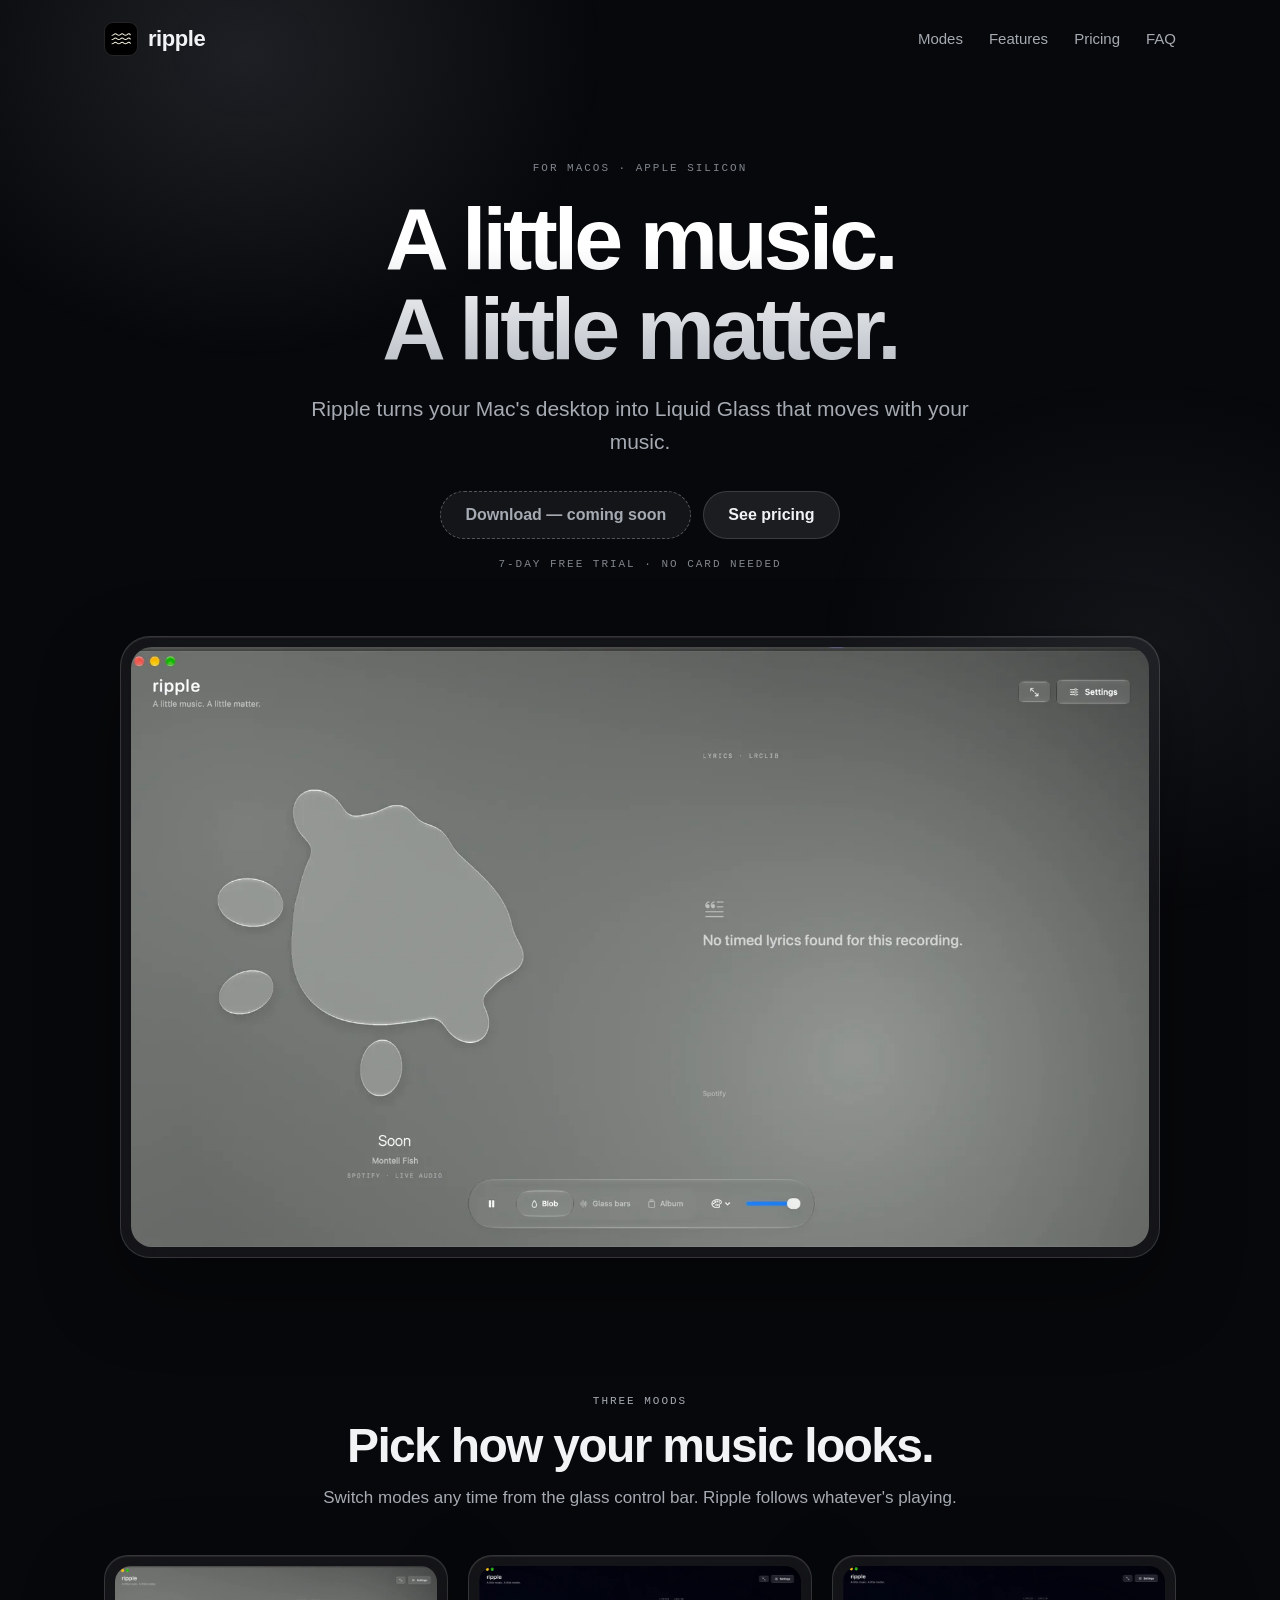
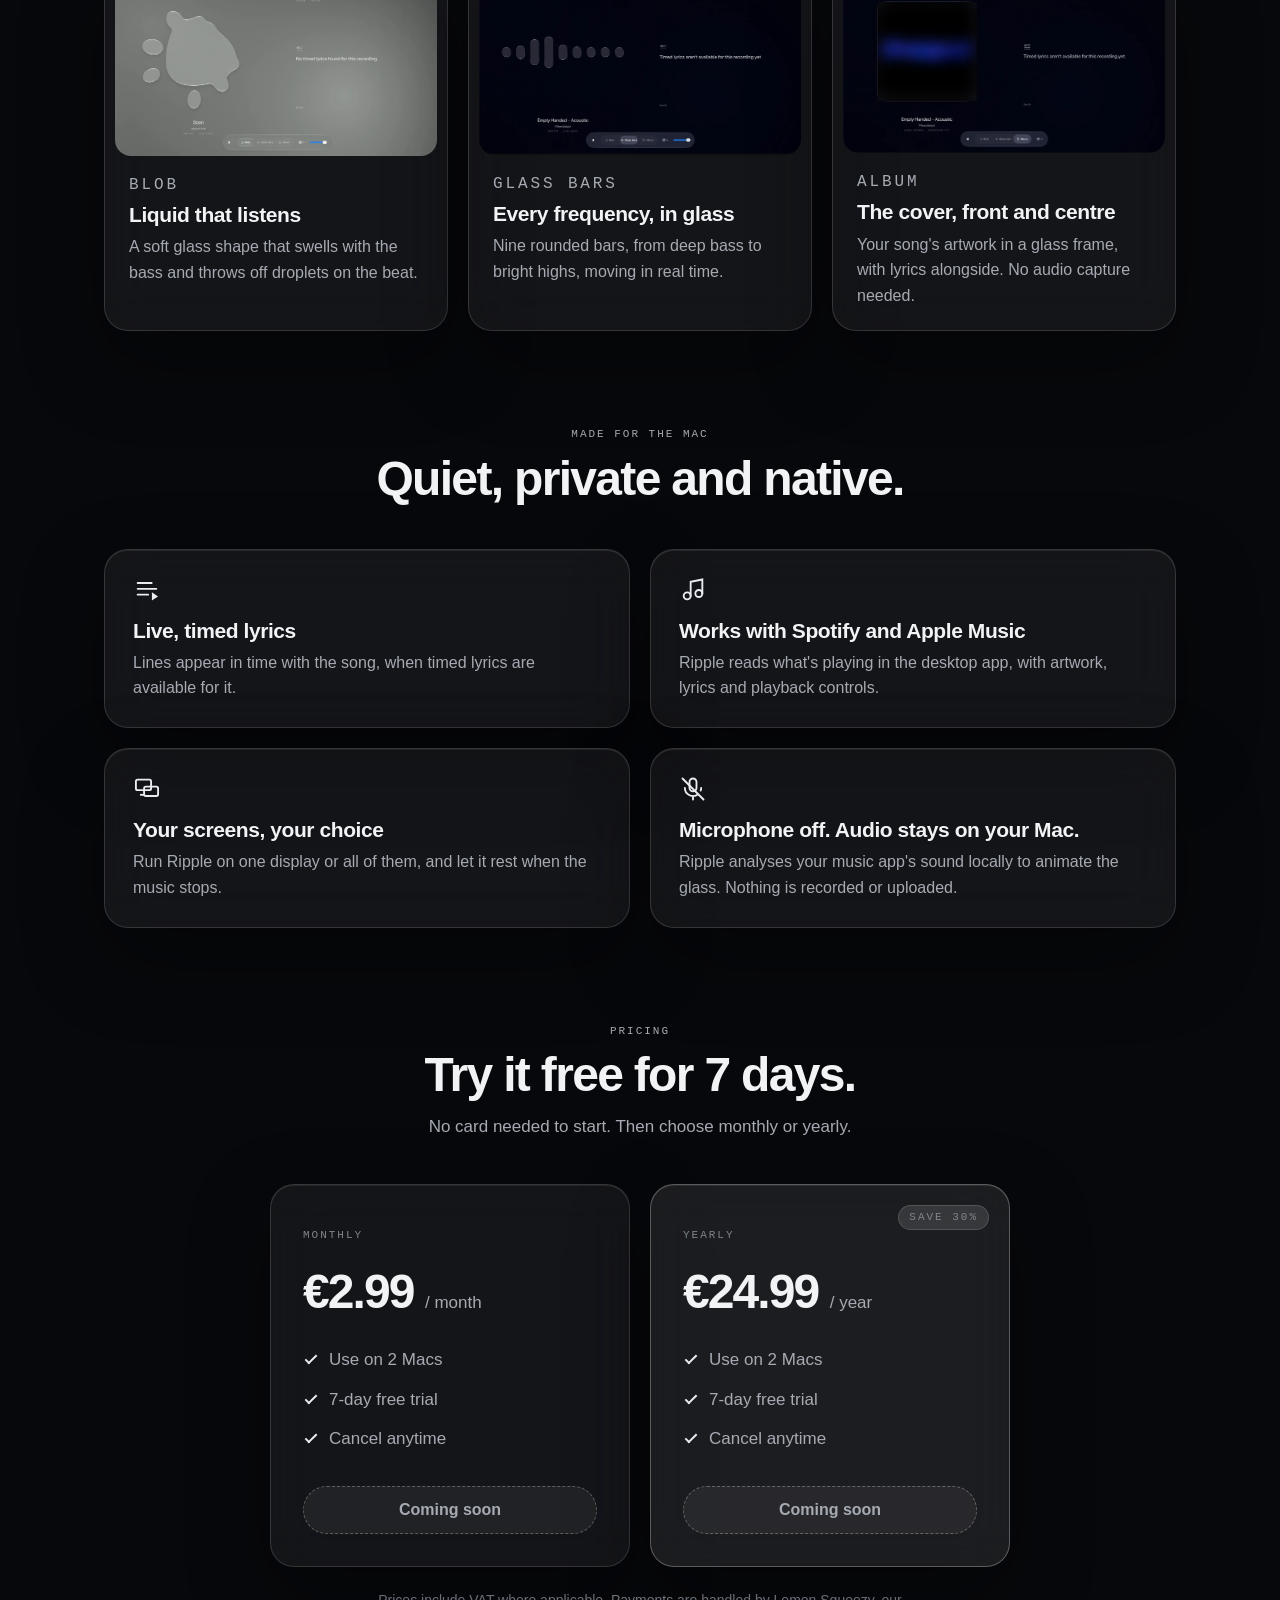
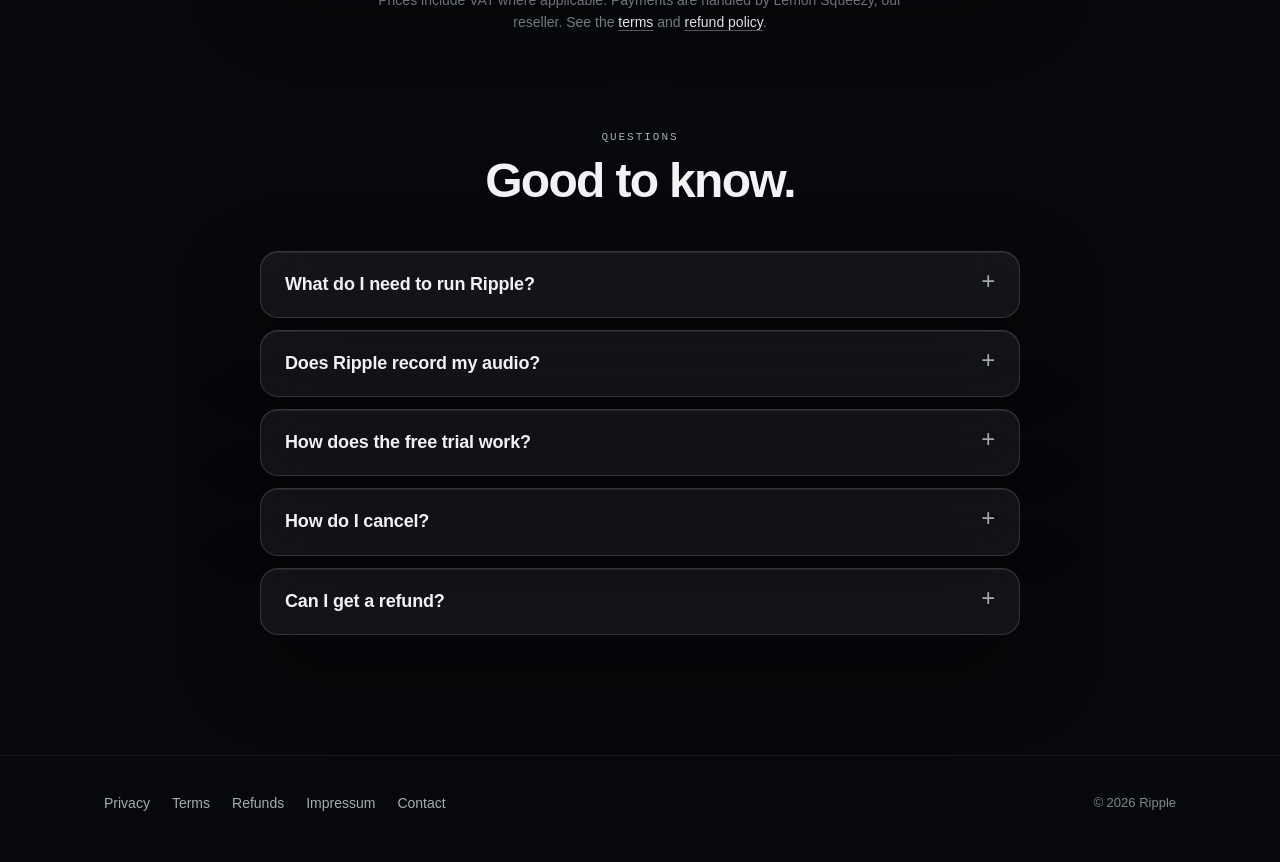
==== index.html @ 4f4868b1 "Add home page, styles and hero animation Co-Authored-By: Claude Opus 5.5 <noreply@anthropic.com>" ====
<!doctype html>
<html lang="en">
<head>
  <meta charset="utf-8">
  <meta name="viewport" content="width=device-width, initial-scale=1">
  <title>Ripple — Liquid Glass for your Mac's desktop, moving with your music</title>
  <meta name="description" content="Ripple turns your Mac's desktop into Liquid Glass that moves with your music. Blob, Glass bars and Album modes, live timed lyrics, and audio that never leaves your Mac.">
  <meta name="theme-color" content="#07080b">
  <meta property="og:type" content="website">
  <meta property="og:title" content="Ripple — A little music. A little matter.">
  <meta property="og:description" content="Liquid Glass for your Mac's desktop that moves with your music.">
  <meta property="og:image" content="https://hassaan799.github.io/ripple-site/assets/img/og.png">
  <meta name="twitter:card" content="summary_large_image">
  <link rel="icon" href="assets/img/favicon.png" type="image/png">
  <link rel="apple-touch-icon" href="assets/img/apple-touch-icon.png">
  <link rel="stylesheet" href="assets/style.css?v=1">
</head>
<body>
  <a class="skip" href="#main">Skip to content</a>
  <header class="site-header">
    <div class="wrap">
      <a class="brand" href="index.html" aria-label="Ripple home"><img src="assets/img/mark.svg" alt="" role="presentation" width="34" height="34"><span>ripple</span></a>
      <nav class="site-nav" aria-label="Sections">
        <a href="index.html#modes">Modes</a>
        <a href="index.html#features">Features</a>
        <a href="index.html#pricing">Pricing</a>
        <a href="index.html#faq">FAQ</a>
      </nav>
    </div>
  </header>

  <main id="main">
    <div class="hero wrap">
      <p class="label">For macOS · Apple Silicon</p>
      <h1>A little music.<br> A little matter.</h1>
      <p class="lede">Ripple turns your Mac's desktop into Liquid Glass that moves with your music.</p>
      <div class="actions">
        <a class="button is-soon" aria-disabled="true">Download — coming soon</a>
        <a class="button secondary" href="#pricing">See pricing</a>
      </div>
      <p class="note label">7-day free trial · no card needed</p>

      <div class="showcase">
        <canvas id="hero-blob" aria-hidden="true"></canvas>
        <div class="frame glass">
          <img src="assets/img/blob.webp" width="1600" height="943"
               alt="Ripple Studio in Blob mode: a frosted glass blob with small droplets reacting to the song playing in Spotify.">
        </div>
      </div>
    </div>

    <section id="modes" aria-labelledby="modes-title">
      <div class="wrap">
        <div class="section-head">
          <p class="label">Three moods</p>
          <h2 id="modes-title">Pick how your music looks.</h2>
          <p>Switch modes any time from the glass control bar. Ripple follows whatever's playing.</p>
        </div>
        <div class="modes">
          <article class="mode glass">
            <img src="assets/img/blob.webp" width="1600" height="943" loading="lazy" alt="Blob mode: a glass blob that stretches and splits into droplets with the beat.">
            <p class="label">Blob</p>
            <h3>Liquid that listens</h3>
            <p>A soft glass shape that swells with the bass and throws off droplets on the beat.</p>
          </article>
          <article class="mode glass">
            <img src="assets/img/glass-bars.webp" width="1600" height="938" loading="lazy" alt="Glass bars mode: nine rounded glass bars rising and falling with the music.">
            <p class="label">Glass bars</p>
            <h3>Every frequency, in glass</h3>
            <p>Nine rounded bars, from deep bass to bright highs, moving in real time.</p>
          </article>
          <article class="mode glass">
            <img src="assets/img/album-blurred.webp" width="1600" height="930" loading="lazy" alt="Album mode: the current song's artwork in a glass frame with lyrics beside it. Artwork blurred in this picture.">
            <p class="label">Album</p>
            <h3>The cover, front and centre</h3>
            <p>Your song's artwork in a glass frame, with lyrics alongside. No audio capture needed.</p>
          </article>
        </div>
      </div>
    </section>

    <section id="features" aria-labelledby="features-title">
      <div class="wrap">
        <div class="section-head">
          <p class="label">Made for the Mac</p>
          <h2 id="features-title">Quiet, private and native.</h2>
        </div>
        <div class="features">
          <div class="feature glass">
            <svg viewBox="0 0 24 24" fill="none" stroke="currentColor" stroke-width="1.6" stroke-linecap="round" aria-hidden="true"><path d="M4 6h12M4 11h16M4 16h9"/><path d="M17 15.5v4l3-2z" fill="currentColor"/></svg>
            <h3>Live, timed lyrics</h3>
            <p>Lines appear in time with the song, when timed lyrics are available for it.</p>
          </div>
          <div class="feature glass">
            <svg viewBox="0 0 24 24" fill="none" stroke="currentColor" stroke-width="1.6" stroke-linecap="round" aria-hidden="true"><circle cx="7" cy="17" r="3"/><circle cx="17" cy="15" r="3"/><path d="M10 17V5l10-2v12"/></svg>
            <h3>Works with Spotify and Apple Music</h3>
            <p>Ripple reads what's playing in the desktop app, with artwork, lyrics and playback controls.</p>
          </div>
          <div class="feature glass">
            <svg viewBox="0 0 24 24" fill="none" stroke="currentColor" stroke-width="1.6" stroke-linejoin="round" aria-hidden="true"><rect x="2.5" y="4" width="13" height="9" rx="1.5"/><rect x="9.5" y="10" width="12" height="8" rx="1.5"/><path d="M6 17h4"/></svg>
            <h3>Your screens, your choice</h3>
            <p>Run Ripple on one display or all of them, and let it rest when the music stops.</p>
          </div>
          <div class="feature glass">
            <svg viewBox="0 0 24 24" fill="none" stroke="currentColor" stroke-width="1.6" stroke-linecap="round" aria-hidden="true"><rect x="9" y="3" width="6" height="11" rx="3"/><path d="M5 11a7 7 0 0 0 11.5 5.4M19 11a7 7 0 0 1-.4 2.3M12 18v3M3 3l18 18"/></svg>
            <h3>Microphone off. Audio stays on your Mac.</h3>
            <p>Ripple analyses your music app's sound locally to animate the glass. Nothing is recorded or uploaded.</p>
          </div>
        </div>
      </div>
    </section>

    <section id="pricing" aria-labelledby="pricing-title">
      <div class="wrap">
        <div class="section-head">
          <p class="label">Pricing</p>
          <h2 id="pricing-title">Try it free for 7 days.</h2>
          <p>No card needed to start. Then choose monthly or yearly.</p>
        </div>
        <div class="plans">
          <div class="plan glass">
            <p class="label">Monthly</p>
            <p class="price">€2.99 <small>/ month</small></p>
            <ul>
              <li>Use on 2 Macs</li>
              <li>7-day free trial</li>
              <li>Cancel anytime</li>
            </ul>
            <a class="button is-soon" aria-disabled="true">Coming soon</a>
          </div>
          <div class="plan glass featured">
            <p class="label">Yearly</p>
            <span class="badge label">Save 30%</span>
            <p class="price">€24.99 <small>/ year</small></p>
            <ul>
              <li>Use on 2 Macs</li>
              <li>7-day free trial</li>
              <li>Cancel anytime</li>
            </ul>
            <a class="button is-soon" aria-disabled="true">Coming soon</a>
          </div>
        </div>
        <p class="fine">Prices include VAT where applicable. Payments are handled by Lemon Squeezy, our reseller. See the <a href="terms.html">terms</a> and <a href="refund.html">refund policy</a>.</p>
      </div>
    </section>

    <section id="faq" aria-labelledby="faq-title">
      <div class="wrap">
        <div class="section-head">
          <p class="label">Questions</p>
          <h2 id="faq-title">Good to know.</h2>
        </div>
        <div class="faq">
          <details class="glass">
            <summary>What do I need to run Ripple?</summary>
            <p>A Mac with Apple Silicon (M1 or later) running macOS 26 or later, and the Spotify or Apple Music desktop app.</p>
          </details>
          <details class="glass">
            <summary>Does Ripple record my audio?</summary>
            <p>No. Ripple analyses the sound of your music app on your Mac, in real time, to animate the glass. It never records, saves or uploads audio, and it doesn't use your microphone. macOS will ask you to allow audio capture the first time. <a href="privacy.html">Privacy details</a>.</p>
          </details>
          <details class="glass">
            <summary>How does the free trial work?</summary>
            <p>Start the 7-day trial inside the app. No card or account is needed, and nothing is charged when it ends. To keep using Ripple afterwards, choose a monthly or yearly subscription.</p>
          </details>
          <details class="glass">
            <summary>How do I cancel?</summary>
            <p>Cancel anytime from the link in your purchase email or from Ripple's settings (Manage subscription). You keep access until the end of the period you've paid for.</p>
          </details>
          <details class="glass">
            <summary>Can I get a refund?</summary>
            <p>Yes. If Ripple isn't for you, ask within 14 days of a payment. See the <a href="refund.html">refund policy</a>.</p>
          </details>
        </div>
      </div>
    </section>
  </main>

  <footer class="site-footer">
    <div class="wrap">
      <nav aria-label="Legal">
        <a href="privacy.html">Privacy</a>
        <a href="terms.html">Terms</a>
        <a href="refund.html">Refunds</a>
        <a href="impressum.html">Impressum</a>
        <a href="contact.html">Contact</a>
      </nav>
      <small>© 2026 Ripple</small>
    </div>
  </footer>
  <script src="assets/blob.js?v=1" defer></script>
</body>
</html>
---- assets/style.css ----
/* Ripple website — one stylesheet for every page. No web fonts, no remote assets. */

:root {
  --bg: #07080b;
  --text: #f2f3f5;
  --muted: #a6abb3;
  --faint: #80858d;
  --glass: rgba(255, 255, 255, .055);
  --glass-strong: rgba(255, 255, 255, .085);
  --edge: rgba(255, 255, 255, .14);
  --edge-bright: rgba(255, 255, 255, .28);
  --accent: #e9ecf1;
  --radius: 24px;
  --sans: -apple-system, BlinkMacSystemFont, "SF Pro Text", "Helvetica Neue", Arial, sans-serif;
  --display: -apple-system, BlinkMacSystemFont, "SF Pro Display", "Helvetica Neue", Arial, sans-serif;
  --mono: ui-monospace, "SF Mono", Menlo, monospace;
  color-scheme: dark;
}

*, *::before, *::after { box-sizing: border-box; }
html { -webkit-text-size-adjust: 100%; scroll-behavior: smooth; }
body {
  margin: 0;
  min-height: 100vh;
  background: var(--bg);
  color: var(--text);
  font: 17px/1.6 var(--sans);
  -webkit-font-smoothing: antialiased;
  overflow-x: hidden;
}

/* The slow grey glow behind everything, like Ripple's backdrop. */
body::before {
  content: "";
  position: fixed;
  inset: -20vmax;
  z-index: -1;
  pointer-events: none;
  background:
    radial-gradient(40vmax 34vmax at 28% 22%, rgba(150, 158, 168, .16), transparent 70%),
    radial-gradient(36vmax 30vmax at 78% 64%, rgba(110, 118, 132, .12), transparent 70%);
  animation: drift 40s ease-in-out infinite alternate;
}
@keyframes drift {
  to { transform: translate3d(4vmax, -3vmax, 0) scale(1.08); }
}

img { max-width: 100%; height: auto; display: block; }
a { color: var(--text); text-decoration-color: rgba(255, 255, 255, .35); text-underline-offset: 3px; }
a:hover { text-decoration-color: var(--text); }
:focus-visible { outline: 2px solid var(--accent); outline-offset: 3px; border-radius: 8px; }
::selection { background: rgba(255, 255, 255, .22); }

.wrap { width: 100%; max-width: 1120px; margin: 0 auto; padding: 0 24px; }
/* The hero blob deliberately overflows its frame; never let it widen the page. */
main { overflow-x: clip; }
.skip { position: absolute; left: -9999px; }
.skip:focus { left: 16px; top: 12px; z-index: 10; padding: 8px 14px; background: var(--bg); }

/* Glass panel */
.glass {
  background: var(--glass);
  border: 1px solid var(--edge);
  border-radius: var(--radius);
  box-shadow: inset 0 1px 0 rgba(255, 255, 255, .08), 0 30px 80px rgba(0, 0, 0, .35);
  -webkit-backdrop-filter: blur(24px) saturate(140%);
  backdrop-filter: blur(24px) saturate(140%);
}
@supports not ((backdrop-filter: blur(1px)) or (-webkit-backdrop-filter: blur(1px))) {
  .glass { background: #15171c; }
}

.label {
  font: 500 11px/1.4 var(--mono);
  letter-spacing: .18em;
  text-transform: uppercase;
  color: var(--faint);
}

/* Header */
.site-header { padding: 22px 0; }
.site-header .wrap { display: flex; align-items: center; justify-content: space-between; gap: 16px; }
.brand { display: inline-flex; align-items: center; gap: 10px; text-decoration: none; }
.brand img { width: 34px; height: 34px; border-radius: 9px; background: #000; padding: 3px; border: 1px solid var(--edge); }
.brand span { font: 600 22px/1 var(--display); letter-spacing: -.02em; }
.site-nav { display: flex; gap: 26px; font-size: 15px; }
.site-nav a { color: var(--muted); text-decoration: none; }
.site-nav a:hover { color: var(--text); }

/* Buttons */
.button {
  display: inline-flex; align-items: center; justify-content: center; gap: 8px;
  min-height: 48px; padding: 0 24px;
  border-radius: 999px;
  font: 600 16px/1 var(--sans);
  text-decoration: none;
  color: #0b0c0f;
  background: linear-gradient(180deg, #ffffff, #d9dde3);
  border: 1px solid rgba(255, 255, 255, .6);
  box-shadow: 0 10px 30px rgba(255, 255, 255, .08);
  transition: transform .2s ease, box-shadow .2s ease;
}
.button:hover { transform: translateY(-1px); box-shadow: 0 14px 36px rgba(255, 255, 255, .14); }
.button.secondary { color: var(--text); background: var(--glass-strong); border-color: var(--edge); box-shadow: none; }
.button.is-soon {
  color: var(--muted);
  background: var(--glass);
  border: 1px dashed var(--edge-bright);
  box-shadow: none;
  cursor: default;
  transform: none;
}

/* Hero */
.hero { position: relative; text-align: center; padding-top: 72px; padding-bottom: 40px; }
.hero h1 {
  margin: 18px auto 18px;
  font: 650 clamp(40px, 8vw, 88px)/1.02 var(--display);
  text-wrap: balance;
  letter-spacing: -.045em;
  background: linear-gradient(180deg, #ffffff 30%, #b9bec6);
  -webkit-background-clip: text;
  background-clip: text;
  color: transparent;
}
.hero .lede { max-width: 34em; margin: 0 auto 32px; color: var(--muted); font-size: clamp(18px, 2.1vw, 21px); }
.hero .actions { display: flex; flex-wrap: wrap; justify-content: center; gap: 12px; }
.hero .note { margin-top: 18px; }
.showcase { position: relative; margin: 64px auto 0; max-width: 1040px; }
.showcase canvas {
  position: absolute; left: 50%; top: 50%;
  width: 120%; height: 140%;
  transform: translate(-50%, -50%);
  z-index: -1;
  filter: blur(6px);
  opacity: .9;
}
.frame { padding: 10px; border-radius: 30px; }
.frame img { border-radius: 21px; }

/* Sections */
section { padding: 96px 0 0; }
.section-head { text-align: center; max-width: 40em; margin: 0 auto 44px; }
.section-head h2 { margin: 10px 0 12px; font: 650 clamp(32px, 4.4vw, 48px)/1.08 var(--display); letter-spacing: -.035em; }
.section-head p { margin: 0; color: var(--muted); }

.modes { display: grid; grid-template-columns: repeat(3, 1fr); gap: 20px; }
.mode { padding: 10px 10px 22px; }
.mode img { border-radius: 16px; margin-bottom: 18px; }
.mode h3, .feature h3 { margin: 6px 14px 6px; font: 600 21px/1.25 var(--display); letter-spacing: -.02em; }
.mode p, .feature p { margin: 0 14px; color: var(--muted); font-size: 16px; }
.mode .label { margin: 0 14px; }

.features { display: grid; grid-template-columns: repeat(2, 1fr); gap: 20px; }
.feature { padding: 26px 14px; }
.feature svg { display: block; margin: 0 14px 14px; width: 28px; height: 28px; color: var(--accent); }

/* Pricing */
.plans { display: grid; grid-template-columns: repeat(2, minmax(0, 360px)); justify-content: center; gap: 20px; }
.plan { position: relative; padding: 32px; display: flex; flex-direction: column; }
.plan.featured { background: var(--glass-strong); border-color: var(--edge-bright); }
.plan .badge {
  position: absolute; top: 20px; right: 20px;
  padding: 4px 10px; border-radius: 999px;
  background: rgba(255, 255, 255, .12); border: 1px solid var(--edge);
}
.plan .price { margin: 14px 0 4px; font: 650 48px/1 var(--display); letter-spacing: -.04em; }
.plan .price small { font: 500 17px var(--sans); letter-spacing: 0; color: var(--muted); }
.plan ul { list-style: none; padding: 0; margin: 20px 0 28px; color: var(--muted); }
.plan li { padding: 6px 0 6px 26px; position: relative; }
.plan li::before {
  content: ""; position: absolute; left: 2px; top: 15px;
  width: 12px; height: 6px; border-left: 2px solid var(--accent); border-bottom: 2px solid var(--accent);
  transform: rotate(-45deg);
}
.plan .button { margin-top: auto; width: 100%; }
.fine { text-align: center; color: var(--faint); font-size: 14px; margin: 22px auto 0; max-width: 40em; }

/* FAQ */
.faq { max-width: 760px; margin: 0 auto; display: grid; gap: 12px; }
.faq details { padding: 4px 24px; border-radius: 18px; }
.faq summary {
  cursor: pointer; list-style: none; padding: 16px 28px 16px 0; position: relative;
  font: 600 18px/1.4 var(--display); letter-spacing: -.01em;
}
.faq summary::-webkit-details-marker { display: none; }
.faq summary::after {
  content: "+"; position: absolute; right: 0; top: 13px;
  font: 300 24px/1 var(--sans); color: var(--muted); transition: transform .2s ease;
}
.faq details[open] summary::after { transform: rotate(45deg); }
.faq details p { margin: 0 0 18px; color: var(--muted); }

/* Legal / text pages */
.page { padding: 56px 0 0; }
.page-card { max-width: 820px; margin: 0 auto; padding: clamp(28px, 5vw, 56px); }
.page-card h1 { margin: 10px 0 8px; font: 650 clamp(34px, 5vw, 52px)/1.06 var(--display); letter-spacing: -.04em; }
.prose { max-width: 68ch; overflow-wrap: anywhere; }
.prose h2 { margin: 40px 0 10px; font: 600 22px/1.3 var(--display); letter-spacing: -.02em; }
.prose p, .prose li { color: #c9cdd3; }
.prose ul { padding-left: 1.2em; }
.prose address { font-style: normal; color: var(--text); line-height: 1.7; }
.updated { color: var(--faint); font-size: 14px; margin: 0 0 28px; }

/* Footer */
.site-footer { margin-top: 120px; padding: 36px 0 48px; border-top: 1px solid rgba(255, 255, 255, .07); }
.site-footer .wrap { display: flex; flex-wrap: wrap; align-items: center; justify-content: space-between; gap: 18px; }
.site-footer nav { display: flex; flex-wrap: wrap; gap: 8px 22px; font-size: 14px; }
.site-footer nav a { color: var(--muted); text-decoration: none; }
.site-footer nav a:hover { color: var(--text); }
.site-footer small { color: var(--faint); font-size: 13px; }

/* Responsive */
@media (max-width: 900px) {
  .modes { grid-template-columns: 1fr; max-width: 560px; margin: 0 auto; }
  .site-nav { display: none; }
}
@media (max-width: 720px) {
  .features, .plans { grid-template-columns: 1fr; }
  .plans { max-width: 420px; margin: 0 auto; }
  section { padding-top: 72px; }
  .hero { padding-top: 40px; }
  .showcase { margin-top: 44px; }
  .frame { padding: 6px; border-radius: 20px; }
  .frame img { border-radius: 15px; }
}
@media (max-width: 480px) {
  .wrap { padding: 0 16px; }
  .plan { padding: 26px 22px; }
  .hero .actions .button { width: 100%; }
}

@media (prefers-reduced-motion: reduce) {
  *, *::before, *::after { animation: none !important; transition: none !important; scroll-behavior: auto !important; }
}
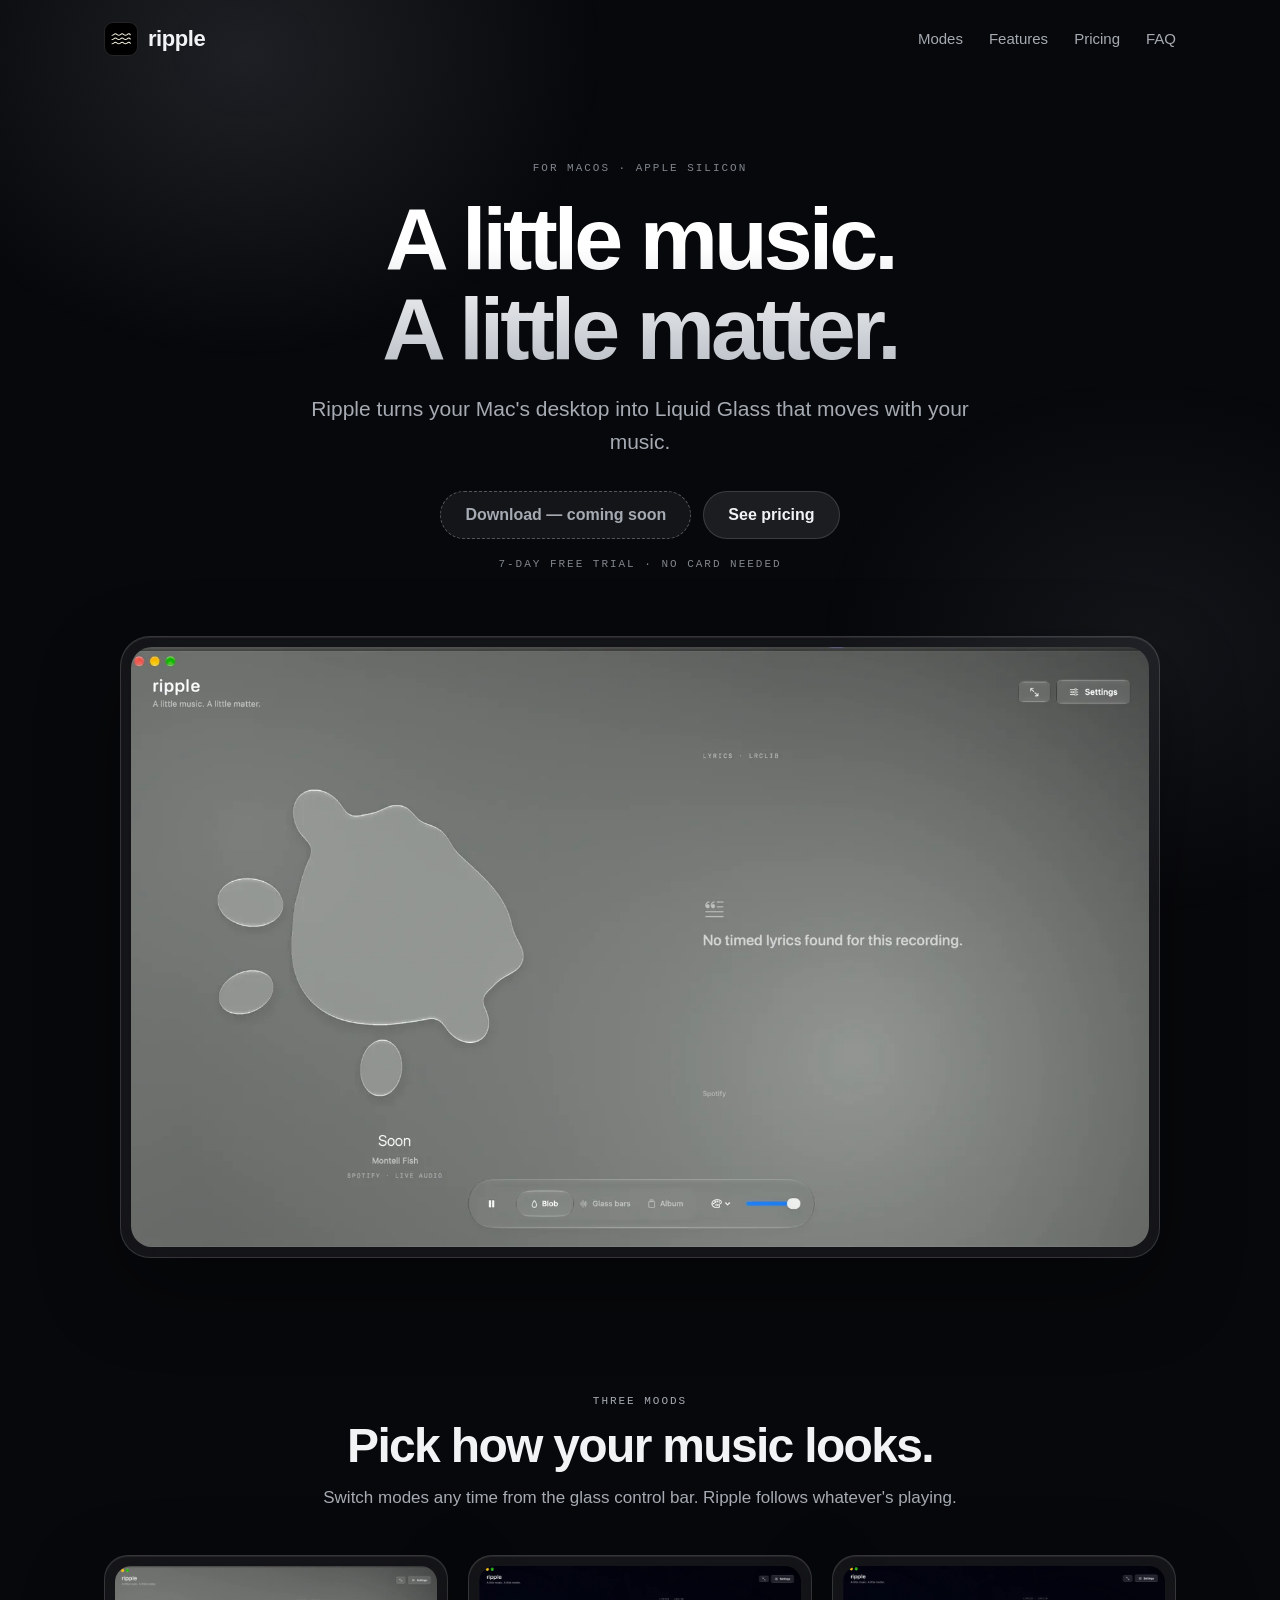
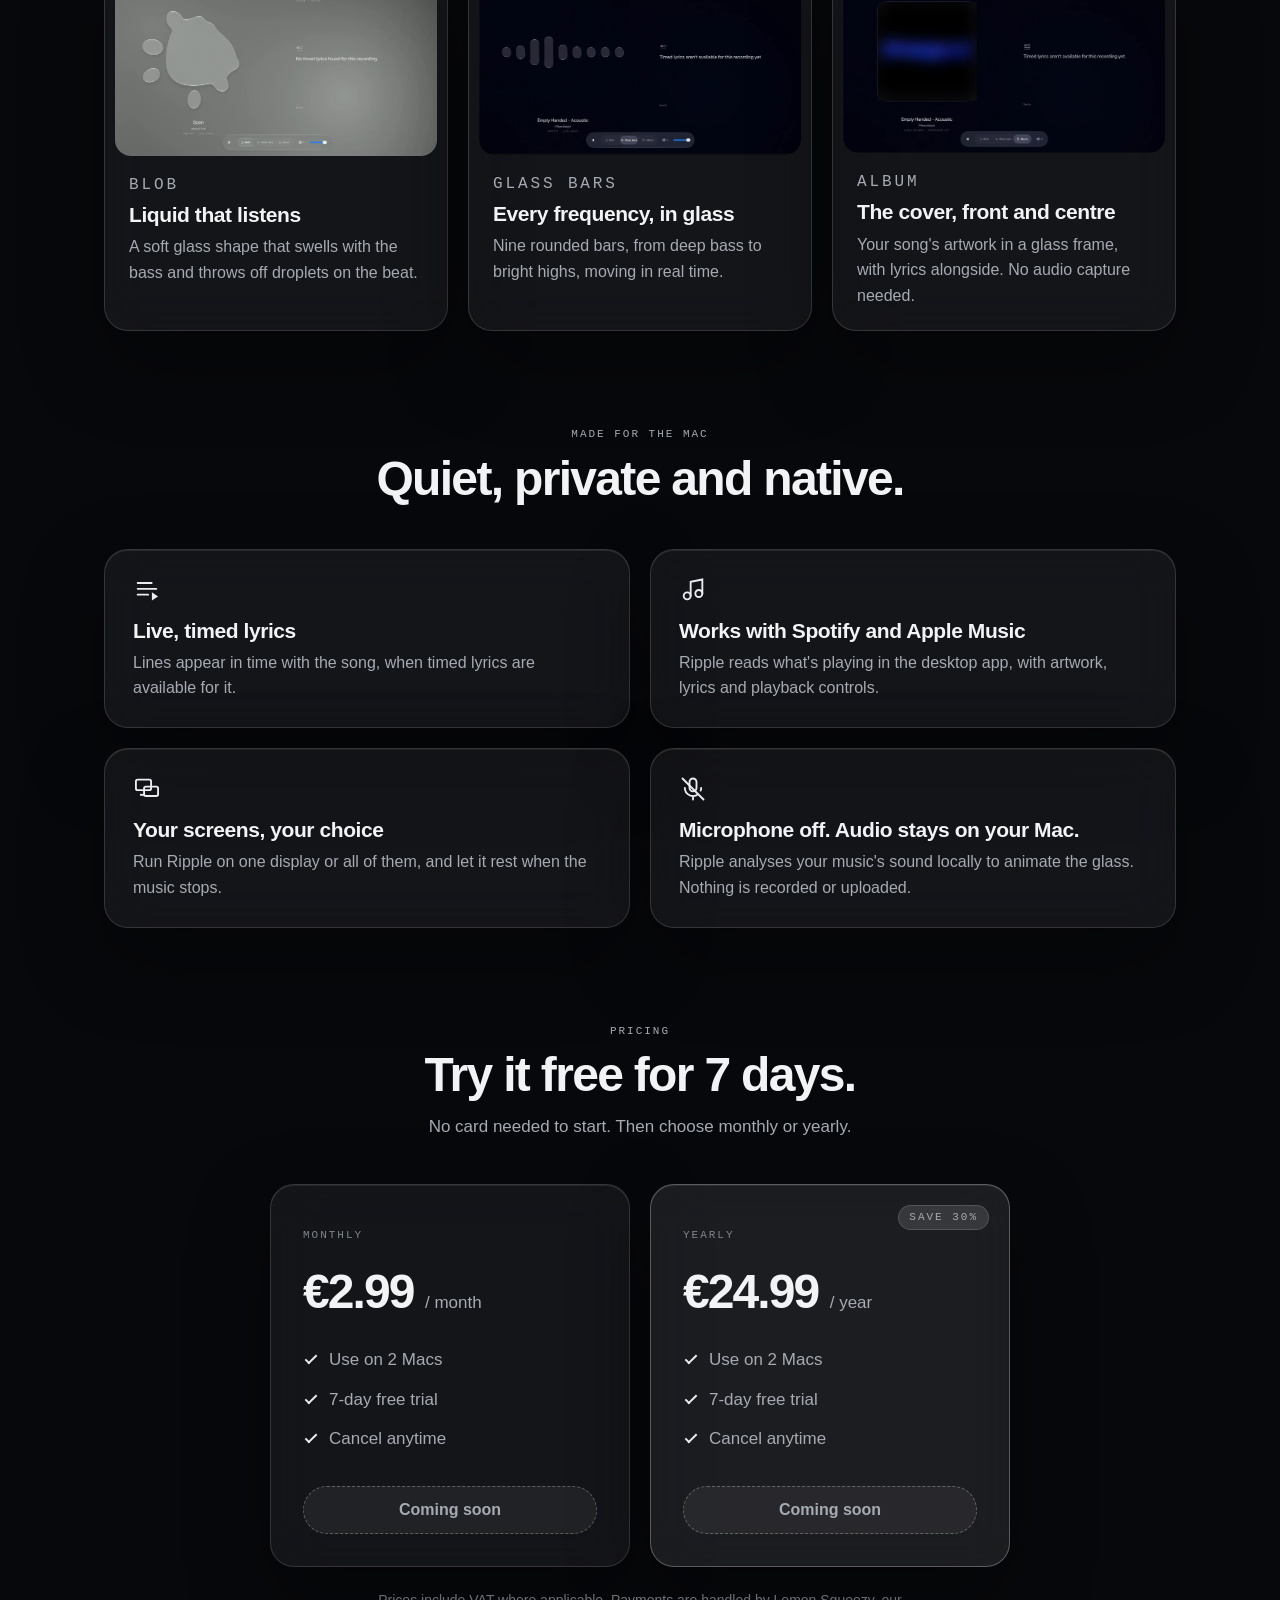
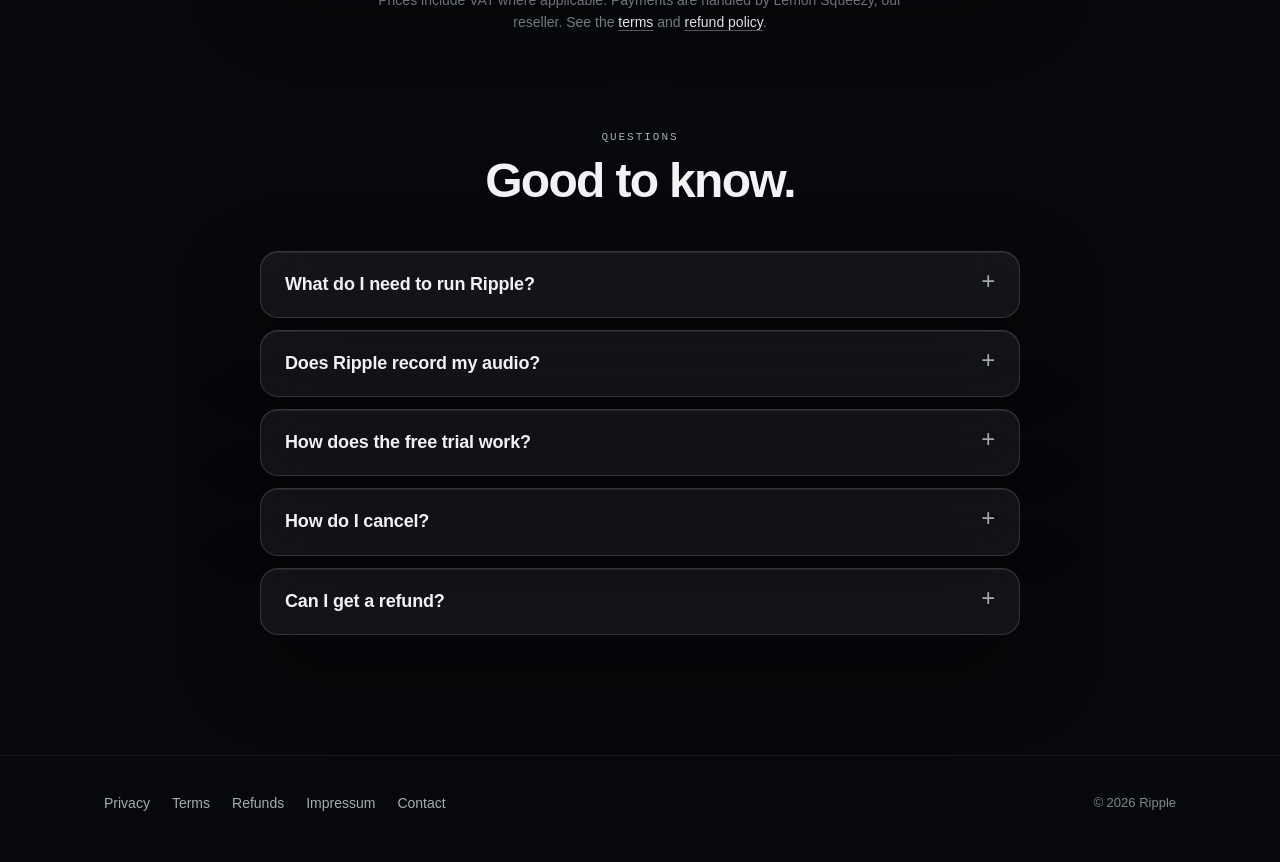
==== commit 0019c803: "Fix privacy policy accuracy and badge contrast from review - Disclose the optional All Mac audio sou" ====
--- a/index.html
+++ b/index.html
@@ -13,7 +13,7 @@
   <meta name="twitter:card" content="summary_large_image">
   <link rel="icon" href="assets/img/favicon.png" type="image/png">
   <link rel="apple-touch-icon" href="assets/img/apple-touch-icon.png">
-  <link rel="stylesheet" href="assets/style.css?v=1">
+  <link rel="stylesheet" href="assets/style.css?v=2">
 </head>
 <body>
   <a class="skip" href="#main">Skip to content</a>
@@ -104,7 +104,7 @@
           <div class="feature glass">
             <svg viewBox="0 0 24 24" fill="none" stroke="currentColor" stroke-width="1.6" stroke-linecap="round" aria-hidden="true"><rect x="9" y="3" width="6" height="11" rx="3"/><path d="M5 11a7 7 0 0 0 11.5 5.4M19 11a7 7 0 0 1-.4 2.3M12 18v3M3 3l18 18"/></svg>
             <h3>Microphone off. Audio stays on your Mac.</h3>
-            <p>Ripple analyses your music app's sound locally to animate the glass. Nothing is recorded or uploaded.</p>
+            <p>Ripple analyses your music's sound locally to animate the glass. Nothing is recorded or uploaded.</p>
           </div>
         </div>
       </div>
@@ -157,7 +157,7 @@
           </details>
           <details class="glass">
             <summary>Does Ripple record my audio?</summary>
-            <p>No. Ripple analyses the sound of your music app on your Mac, in real time, to animate the glass. It never records, saves or uploads audio, and it doesn't use your microphone. macOS will ask you to allow audio capture the first time. <a href="privacy.html">Privacy details</a>.</p>
+            <p>No. Ripple analyses the sound of your music app (or, if you choose, all Mac audio) on your Mac, in real time, to animate the glass. It never records, saves or uploads audio, and it doesn't use your microphone. macOS will ask you to allow audio capture the first time. <a href="privacy.html">Privacy details</a>.</p>
           </details>
           <details class="glass">
             <summary>How does the free trial work?</summary>
--- a/assets/style.css
+++ b/assets/style.css
@@ -163,6 +163,7 @@
   position: absolute; top: 20px; right: 20px;
   padding: 4px 10px; border-radius: 999px;
   background: rgba(255, 255, 255, .12); border: 1px solid var(--edge);
+  color: var(--muted);
 }
 .plan .price { margin: 14px 0 4px; font: 650 48px/1 var(--display); letter-spacing: -.04em; }
 .plan .price small { font: 500 17px var(--sans); letter-spacing: 0; color: var(--muted); }
